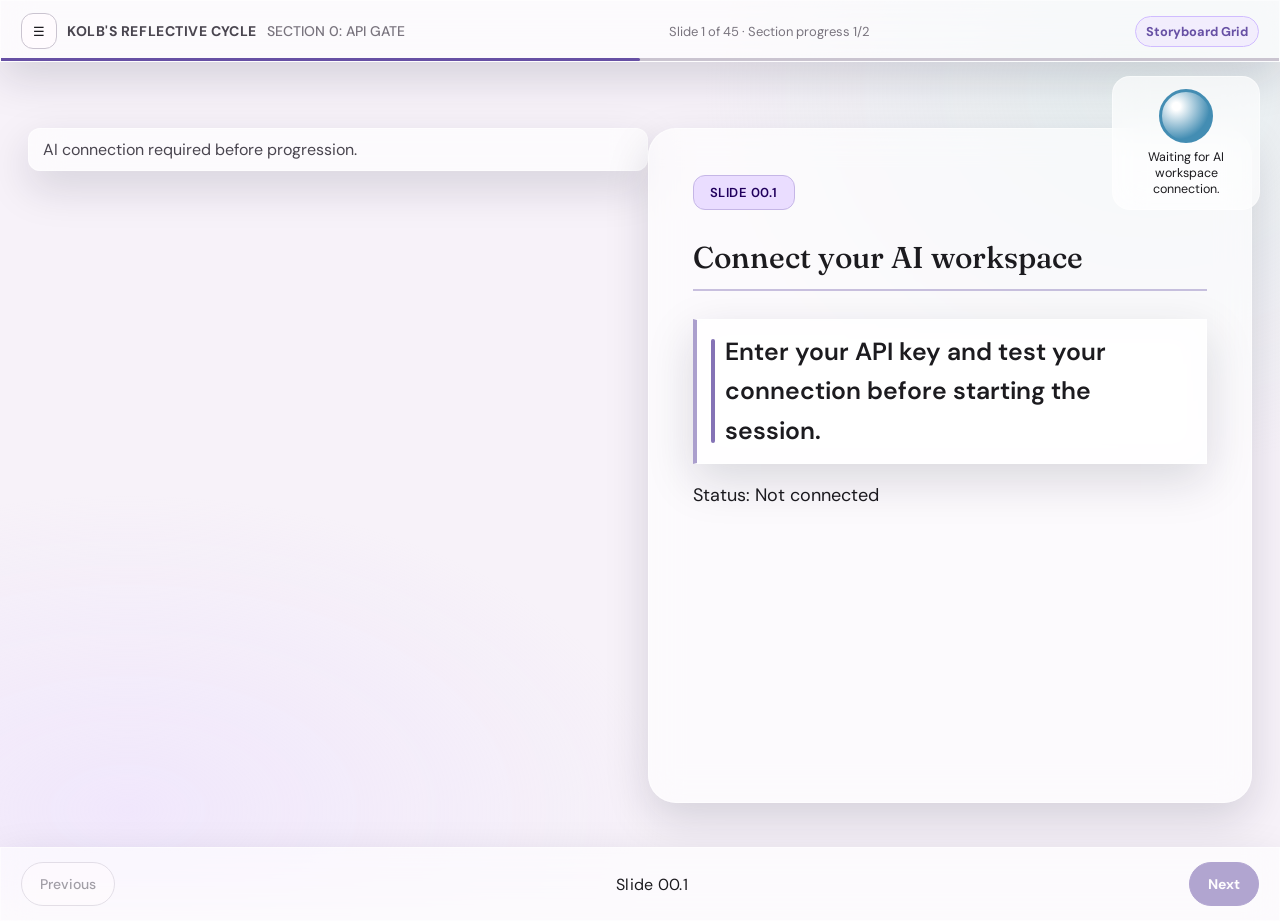
==== index.html @ 9662293d "Add Section 03 mapping activities and linking interaction" ====
<!doctype html>
<html lang="en">
  <head>
    <meta charset="UTF-8" />
    <meta name="viewport" content="width=device-width, initial-scale=1.0" />
    <title>Kolb Reflective Cycle Deck</title>
    <link rel="preconnect" href="https://fonts.googleapis.com" />
    <link rel="preconnect" href="https://fonts.gstatic.com" crossorigin />
    <link
      href="https://fonts.googleapis.com/css2?family=DM+Sans:wght@400;500;700&family=Fraunces:opsz,wght@9..144,500;9..144,700&display=swap"
      rel="stylesheet"
    />
    <link rel="stylesheet" href="styles.css" />
  </head>
  <body>
    <div class="menu-overlay" id="menu-overlay" hidden></div>

    <header>
      <div class="header-left">
        <button class="menu-toggle" id="menu-toggle" type="button" aria-expanded="false" aria-controls="section-menu" aria-label="Open section menu">
          ☰
        </button>
        <span class="header-label">Kolb's Reflective Cycle</span>
        <span class="header-section" id="section-label">Section</span>
      </div>
      <div class="slide-counter" id="slide-counter">Slide 1 of 1</div>
      <a class="storyboard-link" href="./storyboard-grid.html">Storyboard Grid</a>
      <div class="progress-track" aria-hidden="true">
        <div class="progress-fill" id="progress-fill"></div>
      </div>
    </header>

    <aside class="section-menu" id="section-menu" aria-label="Section navigation" hidden>
      <div class="section-menu-head">
        <h2>Sections</h2>
        <button class="menu-close" id="menu-close" type="button" aria-label="Close section menu">✕</button>
      </div>
      <nav id="section-nav"></nav>
    </aside>

    <div class="avatar-shell idle" id="avatar-shell" aria-live="polite">
      <div class="avatar-face" aria-hidden="true"></div>
      <p class="avatar-status" id="avatar-status">Avatar is idle.</p>
      <p class="thinking-indicator" id="thinking-indicator" hidden>thinking...</p>
    </div>

    <main>
      <div class="connection-status" id="connection-status" role="status" aria-live="polite">AI connection required before progression.</div>
      <div id="slide-container" aria-live="polite"></div>
    </main>

    <footer>
      <button class="nav-btn" id="prev-btn" type="button">Previous</button>
      <div class="slide-count" id="slide-id">Slide</div>
      <button class="nav-btn primary" id="next-btn" type="button">Next</button>
    </footer>

    <div class="api-gate" id="api-gate" role="dialog" aria-modal="true" aria-labelledby="api-gate-title">
      <div class="api-gate-panel">
        <h2 id="api-gate-title">Connect your AI workspace</h2>
        <p>Enter an API key to unlock the deck and test connectivity through the local proxy.</p>
        <label for="api-key-input">API key</label>
        <input id="api-key-input" type="password" placeholder="Paste API key" autocomplete="off" />
        <div class="api-gate-actions">
          <button id="api-test-btn" type="button" class="nav-btn primary">Test Connection</button>
        </div>
        <p class="api-gate-status" id="api-gate-status">Not connected.</p>
      </div>
    </div>

    <script src="deck-data.js"></script>
    <script src="pdf-export.js"></script>
    <script src="js/interactions/drag-drop.js"></script>
    <script src="js/interactions/linking.js"></script>
    <script src="js/interactions/pelmanism.js"></script>
    <script src="js/interactions/table-completion.js"></script>
    <script src="js/interactions/short-answer.js"></script>
    <script src="js/interactions/gapfill.js"></script>
    <script src="js/interactions/matrix.js"></script>
    <script src="js/interactions/accordion.js"></script>
    <script src="js/interactions/quote-card.js"></script>
    <script src="js/interactions/interactive-diagram.js"></script>
    <script src="js/interactions/padlet-embed.js"></script>
    <script src="js/interactions/ai-chat.js"></script>
    <script src="deck.js"></script>
  </body>
</html>
---- styles.css ----
/* ==========================================================================
   MATERIAL DESIGN 3 — REFINED COLOR TOKENS (Purple, Green, Gold)
   Mobile-first · GPU-safe · No asymmetric borders
   ========================================================================== */
:root {
  --md-primary: #6750A4;
  --md-on-primary: #FFFFFF;
  --md-primary-container: #EADDFF;
  --md-on-primary-container: #21005D;
  --md-primary-dim: #D0BCFF;

  --md-secondary: #4A635D;
  --md-on-secondary: #FFFFFF;
  --md-secondary-container: #CCE8E0;
  --md-on-secondary-container: #05201A;

  --md-tertiary: #B28600;
  --md-on-tertiary: #FFFFFF;
  --md-tertiary-container: #FFDEA4;
  --md-on-tertiary-container: #271900;

  --md-surface: #FFFBFE;
  --md-on-surface: #1C1B1F;
  --md-on-surface-variant: #49454F;
  --md-surface-low: #F7F2F9;
  --md-surface-container: #F3EDF7;
  --md-surface-high: #ECE6F0;
  --md-surface-bright: #FFF7FC;
  --md-outline: #79747E;
  --md-outline-variant: #CAC4D0;

  --radius-sm: 12px;
  --radius-md: 16px;
  --radius-lg: 24px;
  --radius-xl: 28px;

  --ease: cubic-bezier(0.2, 0, 0, 1);
  --dur-short: 200ms;
  --dur-med: 350ms;
  --dur-long: 500ms;

  --region-gap: 16px;
  --lead-size: clamp(1.22rem, 1.04rem + 0.7vw, 1.55rem);
  --lead-line-height: 1.6;
  --key-point-size: clamp(1rem, 0.94rem + 0.28vw, 1.125rem);
  --key-point-line-height: 1.72;
  --callout-size: clamp(0.98rem, 0.9rem + 0.25vw, 1.08rem);
  --action-size: clamp(1.03rem, 0.93rem + 0.32vw, 1.18rem);
}


/* ==========================================================================
   RESET & BASE
   ========================================================================== */
*, *::before, *::after {
  box-sizing: border-box;
  margin: 0;
  padding: 0;
  -webkit-tap-highlight-color: transparent;
}

html {
  -webkit-text-size-adjust: 100%;
  overscroll-behavior: none;
  background: var(--md-surface-low);
}

body {
  font-family: 'DM Sans', system-ui, -apple-system, sans-serif;
  color: var(--md-on-surface);
  -webkit-font-smoothing: antialiased;
  min-height: 100vh;
  min-height: 100dvh;
  display: flex;
  flex-direction: column;
  overflow-x: hidden;
  position: relative;
  background: var(--md-surface-low);
}

body.storyboard-frame::before {
  display: none;
}

body.storyboard-frame header,
body.storyboard-frame footer {
  display: none;
}

body.storyboard-frame main {
  padding: 0;
  overflow: hidden;
}

body.storyboard-frame #slide-container {
  max-width: none;
  height: 100vh;
}

.material-symbols-rounded {
  font-variation-settings: "FILL" 1, "wght" 500, "GRAD" 0, "opsz" 24;
  line-height: 1;
}


/* ==========================================================================
   BACKGROUND — Static radial gradients (no animation, no GPU churn)
   ========================================================================== */
body::before {
  content: '';
  position: fixed;
  inset: 0;
  z-index: 0;
  background:
    radial-gradient(ellipse 60% 50% at 10% 90%, rgba(234, 221, 255, 0.5) 0%, transparent 70%),
    radial-gradient(ellipse 50% 60% at 90% 10%, rgba(204, 232, 224, 0.4) 0%, transparent 70%);
  pointer-events: none;
}


/* ==========================================================================
   HEADER
   ========================================================================== */
header {
  position: relative;
  z-index: 100;
  flex-shrink: 0;
  padding: calc(12px + env(safe-area-inset-top, 0px)) 20px 12px;
  display: flex;
  flex-wrap: wrap;
  align-items: center;
  justify-content: space-between;
  gap: 10px;
}

.header-left {
  display: flex;
  align-items: center;
  gap: 10px;
}

.header-label {
  font-size: 0.875rem;
  font-weight: 700;
  color: var(--md-on-surface-variant);
  letter-spacing: 0.04em;
  text-transform: uppercase;
}

.header-section {
  font-size: 0.875rem;
  font-weight: 500;
  color: var(--md-outline);
}


.storyboard-link {
  font-size: 0.8rem;
  font-weight: 700;
  color: var(--md-primary);
  text-decoration: none;
  border: 1px solid var(--md-primary-dim);
  border-radius: 999px;
  padding: 6px 10px;
  background: rgba(234, 221, 255, 0.45);
}

.storyboard-link:hover,
.storyboard-link:focus-visible {
  background: var(--md-primary-container);
  color: var(--md-on-primary-container);
}
.api-config {
  display: inline-flex;
  align-items: center;
  gap: 8px;
  margin-left: auto;
}

.api-config label {
  font-size: 0.75rem;
  color: var(--md-on-surface-variant);
}

.api-config input {
  border: 1px solid var(--md-outline-variant);
  border-radius: 10px;
  height: 34px;
  padding: 0 10px;
  min-width: 180px;
  background: var(--md-surface);
}

.api-config button {
  border: 1px solid var(--md-outline-variant);
  border-radius: 10px;
  background: var(--md-surface);
  padding: 8px 12px;
  font-weight: 600;
  cursor: pointer;
}

@media (max-width: 760px) {
  .api-config {
    width: 100%;
    margin-left: 0;
  }

  .api-config input {
    flex: 1;
    min-width: 0;
  }
}


/* ==========================================================================
   PROGRESS BAR
   ========================================================================== */
.progress-track {
  position: absolute;
  bottom: 0;
  left: 0;
  right: 0;
  height: 3px;
  background: var(--md-outline-variant);
}

.progress-fill {
  height: 100%;
  width: 35%;
  background: var(--md-primary);
  border-radius: 0 3px 3px 0;
  transition: width var(--dur-med) var(--ease);
}


/* ==========================================================================
   MAIN CONTENT AREA
   ========================================================================== */
main {
  flex: 1;
  position: relative;
  display: flex;
  justify-content: center;
  align-items: flex-start;
  padding: 28px 20px 36px;
  overflow-y: auto;
  -webkit-overflow-scrolling: touch;
  z-index: 1;
}

#slide-container {
  width: 100%;
  max-width: 920px;
  display: flex;
  flex-direction: column;
  gap: 20px;
}


/* ==========================================================================
   SLIDE CARD — Uniform border, no asymmetric top-border
   ========================================================================== */
.slide {
  --section-accent: var(--md-primary);
  --section-accent-container: var(--md-primary-container);
  --section-on-accent-container: var(--md-on-primary-container);
  --section-tint-soft: color-mix(in srgb, var(--section-accent-container) 24%, var(--md-surface));
  --section-tint-muted: color-mix(in srgb, var(--section-accent-container) 18%, var(--md-surface));
  width: 100%;
  background: linear-gradient(180deg, color-mix(in srgb, var(--md-surface-bright) 82%, var(--section-accent-container)) 0%, var(--md-surface) 100%);
  border-radius: var(--radius-lg);
  border: 1px solid var(--md-outline-variant);
  border-inline-start: 4px solid var(--section-accent);
  padding: 36px 34px;
  display: flex;
  flex-direction: column;
  gap: 24px;
  opacity: 0;
  animation: slideUp var(--dur-short) var(--ease) forwards;
  transition:
    background var(--dur-med) var(--ease),
    border-color var(--dur-med) var(--ease),
    box-shadow var(--dur-med) var(--ease);
}

.slide.active {
  opacity: 1;
}

@keyframes slideUp {
  from {
    opacity: 0;
  }
  to {
    opacity: 1;
  }
}


/* ==========================================================================
   SLIDE BADGE — Replaces the asymmetric gold border as identity signal
   ========================================================================== */
.slide-badge {
  display: inline-flex;
  align-items: center;
  gap: 6px;
  background: var(--section-accent-container);
  color: var(--section-on-accent-container);
  font-size: 13px;
  font-weight: 600;
  letter-spacing: 0.04em;
  text-transform: uppercase;
  padding: 8px 16px;
  border-radius: var(--radius-sm);
  align-self: flex-start;
  border: 1px solid color-mix(in srgb, var(--section-accent) 28%, var(--section-accent-container));
  transition: background var(--dur-med) var(--ease), color var(--dur-med) var(--ease), border-color var(--dur-med) var(--ease);
}

.slide-badge svg {
  width: 14px;
  height: 14px;
  flex-shrink: 0;
}

.md-chip {
  display: inline-flex;
  align-items: center;
  align-self: flex-start;
  border-radius: 999px;
  border: 1px solid color-mix(in srgb, var(--section-accent) 36%, var(--md-outline-variant));
  background: color-mix(in srgb, var(--section-accent-container) 72%, var(--md-surface));
  color: var(--section-on-accent-container);
  font-size: 0.78rem;
  font-weight: 700;
  letter-spacing: 0.02em;
  padding: 6px 12px;
}

.md-elevated-card {
  background: linear-gradient(180deg, var(--md-surface-bright) 0%, var(--md-surface) 100%);
  border-radius: var(--radius-md);
  border: 1px solid color-mix(in srgb, var(--section-accent-container) 28%, var(--md-outline-variant));
  box-shadow:
    0 1px 2px rgba(28, 27, 31, 0.12),
    0 8px 24px rgba(28, 27, 31, 0.08);
  padding: 16px;
}

.md-segmented-control {
  display: inline-flex;
  align-self: flex-start;
  border: 1px solid var(--md-outline-variant);
  border-radius: 999px;
  background: var(--md-surface-container);
  overflow: hidden;
}

.md-segment {
  border: 0;
  background: transparent;
  color: var(--md-on-surface-variant);
  font: inherit;
  font-size: 0.82rem;
  font-weight: 600;
  padding: 8px 14px;
  cursor: pointer;
}

.md-segment.active {
  background: var(--md-primary-container);
  color: var(--md-on-primary-container);
}


/* ==========================================================================
   SLIDE QUESTION TYPOGRAPHY
   ========================================================================== */
.slide-question {
  font-family: 'Fraunces', Georgia, serif;
  font-size: clamp(1.65rem, 1.2rem + 1.2vw, 2.15rem);
  font-weight: 500;
  line-height: 1.35;
  color: var(--md-on-surface);
  max-width: 28ch;
}

.paired-unit {
  display: grid;
  gap: 14px;
}

.paired-panel-title {
  font-size: 1rem;
  margin-bottom: 10px;
}

.slide-question strong {
  color: var(--md-primary);
  font-weight: 700;
}


/* ==========================================================================
   INTERACTIVE CHOICE LIST
   ========================================================================== */
.choice-list {
  display: flex;
  flex-direction: column;
  gap: 10px;
  border: 0;
  padding: 0;
  min-inline-size: 0;
}

.choice-item {
  display: flex;
  align-items: flex-start;
  gap: 14px;
  padding: 16px 18px;
  background: var(--md-surface);
  border: 1.5px solid var(--md-outline-variant);
  border-radius: var(--radius-md);
  cursor: pointer;
  position: relative;
  transition:
    background var(--dur-short) var(--ease),
    border-color var(--dur-short) var(--ease),
    transform 120ms ease;
  min-height: 52px;
  -webkit-user-select: none;
  user-select: none;
}

.choice-item:focus-within {
  outline: 3px solid color-mix(in srgb, var(--md-primary) 45%, transparent);
  outline-offset: 2px;
}

.choice-input {
  position: absolute;
  width: 1px;
  height: 1px;
  padding: 0;
  margin: -1px;
  overflow: hidden;
  clip: rect(0, 0, 0, 0);
  white-space: nowrap;
  border: 0;
}

.choice-item:active {
  transform: scale(0.985);
}

.cta-btn {
  display: inline-flex;
  align-items: center;
  justify-content: center;
  width: fit-content;
  min-height: 48px;
  padding: 12px 18px;
  margin-top: 8px;
  border-radius: var(--radius-md);
  border: 1px solid var(--md-primary);
  background: var(--md-primary);
  color: var(--md-on-primary);
  text-decoration: none;
  font-weight: 700;
  transition: filter var(--dur-short) var(--ease), transform 120ms ease;
}

.cta-btn:hover {
  filter: brightness(1.05);
}

.cta-btn:active {
  transform: scale(0.985);
}

.cta-subtext {
  margin-top: 10px;
  color: var(--md-on-surface-variant);
  font-size: 0.95rem;
}

.slide-copy {
  font-size: var(--key-point-size);
  line-height: var(--key-point-line-height);
  max-width: 64ch;
}

.text-renderer,
.free-response-renderer,
.cta-renderer,
.transition-renderer {
  display: grid;
  gap: var(--region-gap);
}

.text-region {
  display: grid;
  gap: 10px;
}

.slide-media {
  margin: 4px 0 0;
  display: grid;
  gap: 8px;
}

.slide-media-image {
  width: 100%;
  max-width: 760px;
  max-height: min(46vh, 440px);
  object-fit: cover;
  border-radius: var(--radius-md);
  border: 1px solid color-mix(in srgb, var(--md-outline-variant) 70%, transparent);
}

.slide-media-icon {
  font-size: clamp(5rem, 18vw, 9rem);
  color: var(--section-accent);
  background: color-mix(in srgb, var(--section-accent-container) 68%, var(--md-surface));
  border: 1px solid color-mix(in srgb, var(--section-accent) 30%, var(--section-accent-container));
  border-radius: var(--radius-md);
  width: min(100%, 240px);
  aspect-ratio: 1 / 1;
  display: grid;
  place-items: center;
}

.slide-media--bordered {
  padding: 10px;
  background: color-mix(in srgb, var(--md-surface-high) 70%, var(--md-surface));
  border: 1px dashed color-mix(in srgb, var(--md-outline) 30%, var(--md-surface-high));
  border-radius: var(--radius-md);
}

.slide-media-caption {
  font-size: 0.9rem;
  color: var(--md-on-surface-variant);
  line-height: 1.45;
}

.slide-media-credit {
  font-size: 0.82rem;
}

.label-line {
  display: inline-block;
  font-weight: 700;
  color: color-mix(in srgb, var(--md-primary) 75%, var(--md-on-surface));
  margin-inline-end: 4px;
}

.text-region-lead {
  border-inline-start: 4px solid color-mix(in srgb, var(--md-primary) 55%, transparent);
  padding-inline-start: 14px;
}

.slide-lead {
  font-size: var(--lead-size);
  line-height: var(--lead-line-height);
  font-weight: 600;
  color: var(--md-on-surface);
  max-width: 58ch;
}

.text-region-callout {
  background: var(--md-secondary-container);
  color: var(--md-on-secondary-container);
  border: 1px solid color-mix(in srgb, var(--md-secondary) 25%, var(--md-secondary-container));
  border-radius: var(--radius-md);
  padding: 12px 14px;
}

.text-region-callout::before {
  content: "ℹ";
  font-weight: 700;
  color: color-mix(in srgb, var(--md-secondary) 75%, black);
}

.slide-callout {
  font-size: var(--callout-size);
  line-height: 1.65;
  font-weight: 500;
}

.text-region-questions,
.text-region-examples {
  border-radius: var(--radius-md);
  padding: 12px 14px;
}

.text-region-questions {
  background: var(--section-tint-soft);
  border: 1px solid color-mix(in srgb, var(--section-accent) 22%, var(--section-accent-container));
}

.text-region-examples {
  background: var(--section-tint-muted);
  border: 1px dashed color-mix(in srgb, var(--section-accent) 36%, var(--section-accent-container));
}

.question-set,
.example-block {
  position: relative;
  padding-inline-start: 18px;
}

.question-set::before,
.example-block::before {
  position: absolute;
  left: 0;
  top: 0.1em;
  font-weight: 700;
  color: var(--section-on-accent-container);
  background: var(--section-accent-container);
  border: 1px solid color-mix(in srgb, var(--section-accent) 28%, var(--section-accent-container));
  width: 1.25rem;
  height: 1.25rem;
  border-radius: 999px;
  display: grid;
  place-items: center;
  font-size: 0.72rem;
  line-height: 1;
}

.question-set::before {
  content: "❓";
}

.example-block::before {
  content: "🧩";
}

.text-region-action {
  background: color-mix(in srgb, var(--section-accent-container) 65%, var(--md-surface));
  color: var(--section-on-accent-container);
  border: 1px solid color-mix(in srgb, var(--section-accent) 26%, var(--section-accent-container));
  border-radius: var(--radius-md);
  padding: 12px 14px;
}

.slide-action {
  font-size: var(--action-size);
  line-height: 1.58;
  font-weight: 700;
}

.fixed-text-block {
  white-space: pre-wrap;
  font-family: 'DM Sans', system-ui, -apple-system, sans-serif;
  font-size: clamp(1rem, 0.94rem + 0.28vw, 1.125rem);
  line-height: 1.72;
  max-width: 68ch;
  background: var(--md-surface-container);
  border: 1px solid var(--md-outline-variant);
  border-radius: var(--radius-md);
  padding: 16px 18px;
}

.icon-chip {
  color: var(--section-on-accent-container);
  background: var(--section-accent-container);
  border: 1px solid color-mix(in srgb, var(--section-accent) 20%, var(--section-accent-container));
  border-radius: 999px;
  width: 48px;
  height: 48px;
  display: grid;
  place-items: center;
  font-size: 28px;
}

.slide[data-theme="dawn"] {
  --section-accent: var(--md-primary);
  --section-accent-container: color-mix(in srgb, var(--md-primary-container) 88%, #ffffff);
  --section-on-accent-container: var(--md-on-primary-container);
}

.slide[data-theme="sage"] {
  --section-accent: var(--md-secondary);
  --section-accent-container: color-mix(in srgb, var(--md-secondary-container) 84%, #ffffff);
  --section-on-accent-container: var(--md-on-secondary-container);
}

.slide[data-theme="amber"] {
  --section-accent: var(--md-tertiary);
  --section-accent-container: color-mix(in srgb, var(--md-tertiary-container) 82%, #ffffff);
  --section-on-accent-container: var(--md-on-tertiary-container);
}

.slide[data-theme="violet"] {
  --section-accent: color-mix(in srgb, var(--md-primary) 70%, var(--md-tertiary));
  --section-accent-container: color-mix(in srgb, var(--md-primary-container) 70%, var(--md-tertiary-container));
  --section-on-accent-container: var(--md-on-primary-container);
}

#slide-container[data-section-transition] .slide.section-enter {
  animation: slideUp var(--dur-short) var(--ease) forwards, sectionShift var(--dur-med) var(--ease);
}

#slide-container[data-section-transition="section-1-to-section-2"] .slide.section-enter,
#slide-container[data-section-transition="section-2-to-section-3"] .slide.section-enter,
#slide-container[data-section-transition="section-3-to-section-4"] .slide.section-enter {
  box-shadow: 0 0 0 0 color-mix(in srgb, var(--section-accent) 28%, transparent);
  animation: slideUp var(--dur-short) var(--ease) forwards, sectionPulse 640ms var(--ease);
}

@keyframes sectionShift {
  from {
    filter: saturate(0.92);
  }
  to {
    filter: saturate(1);
  }
}

@keyframes sectionPulse {
  0% {
    box-shadow: 0 0 0 0 color-mix(in srgb, var(--section-accent) 30%, transparent);
  }
  65% {
    box-shadow: 0 0 0 14px color-mix(in srgb, var(--section-accent) 0%, transparent);
  }
  100% {
    box-shadow: 0 0 0 0 color-mix(in srgb, var(--section-accent) 0%, transparent);
  }
}

.goals-pyramid {
  width: 100%;
  justify-items: stretch;
  gap: 14px;
}

.goal-tier {
  max-width: none;
  padding: 14px 18px;
  border-radius: 20px;
  box-shadow: 0 1px 0 color-mix(in srgb, var(--md-outline-variant) 38%, transparent);
}

.goal-tier.top { width: min(82%, 680px); justify-self: center; }
.goal-tier.mid { width: min(90%, 760px); justify-self: center; }
.goal-tier.base { width: min(98%, 840px); justify-self: center; }

@media (hover: hover) {
  .choice-item:hover {
    border-color: var(--md-primary-dim);
    background: var(--md-surface-container);
  }
}

.choice-marker {
  width: 22px;
  height: 22px;
  border-radius: 50%;
  border: 2px solid var(--md-outline-variant);
  flex-shrink: 0;
  margin-top: 1px;
  display: flex;
  align-items: center;
  justify-content: center;
  transition: all var(--dur-short) var(--ease);
}

.choice-text {
  font-size: 15px;
  line-height: 1.5;
  color: var(--md-on-surface);
}

.submit-btn {
  align-self: flex-start;
  margin-top: 4px;
  border: 1px solid var(--md-primary);
  background: var(--md-primary);
  color: var(--md-on-primary);
  border-radius: 999px;
  padding: 10px 16px;
  font-size: 14px;
  font-weight: 700;
  cursor: pointer;
}


/* ==========================================================================
   CHOICE STATES — Selected, Correct, Incorrect
   ========================================================================== */

/* ── Selected (before reveal) ──────────────────────────────────────────── */
.choice-item.selected {
  background: var(--md-primary-container);
  border-color: var(--md-primary);
}

.choice-item.selected .choice-marker {
  background: var(--md-primary);
  border-color: var(--md-primary);
}

.choice-item.selected .choice-marker::after {
  content: '';
  width: 8px;
  height: 8px;
  border-radius: 50%;
  background: var(--md-on-primary);
}

.choice-item.selected .choice-text {
  color: var(--md-on-primary-container);
  font-weight: 500;
}

/* ── Correct ───────────────────────────────────────────────────────────── */
.choice-item.correct {
  background: var(--md-secondary-container);
  border-color: var(--md-secondary);
}

.choice-item.correct .choice-marker {
  background: var(--md-secondary);
  border-color: var(--md-secondary);
}

.choice-item.correct .choice-marker::after {
  content: '';
  width: 10px;
  height: 10px;
  background: url("data:image/svg+xml,%3Csvg xmlns='http://www.w3.org/2000/svg' viewBox='0 0 16 16'%3E%3Cpath d='M3 8l3.5 3.5L13 5' stroke='white' stroke-width='2' fill='none' stroke-linecap='round' stroke-linejoin='round'/%3E%3C/svg%3E") center/contain no-repeat;
  border-radius: 0;
}

.choice-item.correct .choice-text {
  color: var(--md-on-secondary-container);
  font-weight: 500;
}

/* ── Incorrect ─────────────────────────────────────────────────────────── */
.choice-item.incorrect {
  opacity: 0.45;
  border-color: var(--md-outline-variant);
}


/* ==========================================================================
   FEEDBACK CARD
   ========================================================================== */
.feedback-card {
  background: var(--md-secondary-container);
  border-radius: var(--radius-md);
  padding: 18px 20px;
  display: none;
  flex-direction: column;
  gap: 8px;
  animation: feedbackIn var(--dur-med) var(--ease) both;
}

.feedback-card.visible {
  display: flex;
}

.feedback-card.error {
  background: #ffe8e6;
  border: 1px solid #c5221f;
  color: #7a1110;
}

@keyframes feedbackIn {
  from {
    opacity: 0;
    transform: translateY(8px);
  }
  to {
    opacity: 1;
    transform: translateY(0);
  }
}

.feedback-title {
  font-size: 14px;
  font-weight: 600;
  color: var(--md-on-secondary-container);
}

.feedback-body {
  font-size: 14px;
  line-height: 1.55;
  color: var(--md-secondary);
}


/* ==========================================================================
   CHAT BUBBLES (AI / User)
   ========================================================================== */
.chat-bubble {
  padding: 16px 20px;
  border-radius: var(--radius-lg);
  max-width: 88%;
  font-size: 1rem;
  line-height: 1.5;
  animation: popIn var(--dur-short) var(--ease) both;
}

.chat-ai {
  background: var(--md-surface-container);
  border: 1px solid var(--md-outline-variant);
  border-bottom-left-radius: 4px;
  align-self: flex-start;
}

.chat-user {
  background: var(--md-primary);
  color: var(--md-on-primary);
  border-bottom-right-radius: 4px;
  align-self: flex-end;
}


/* ==========================================================================
   FOOTER / NAVIGATION
   ========================================================================== */
footer {
  position: relative;
  z-index: 100;
  flex-shrink: 0;
  padding: 14px 20px calc(14px + env(safe-area-inset-bottom, 0px));
  display: flex;
  justify-content: space-between;
  align-items: center;
  -webkit-user-select: none;
  user-select: none;
}

.nav-btn {
  display: inline-flex;
  align-items: center;
  gap: 6px;
  padding: 10px 18px;
  border-radius: 999px;
  border: 1.5px solid var(--md-outline-variant);
  background: var(--md-surface);
  color: var(--md-on-surface-variant);
  font-family: inherit;
  font-size: 14px;
  font-weight: 500;
  cursor: pointer;
  transition: all var(--dur-short) var(--ease);
  min-height: 44px;
}

.nav-btn:active {
  transform: scale(0.96);
}

.nav-btn:focus-visible,
.submit-btn:focus-visible,
.cta-btn:focus-visible,
textarea:focus-visible {
  outline: 3px solid color-mix(in srgb, var(--md-primary) 45%, transparent);
  outline-offset: 2px;
}

@media (hover: hover) {
  .nav-btn:hover {
    border-color: var(--md-primary-dim);
    background: var(--md-surface-container);
  }
}

.nav-btn svg {
  width: 16px;
  height: 16px;
}

.nav-btn .material-symbols-rounded {
  font-size: 18px;
}

.nav-btn.primary {
  background: var(--md-primary);
  color: var(--md-on-primary);
  border-color: var(--md-primary);
  font-weight: 700;
}

.nav-btn:disabled {
  opacity: 0.5;
  cursor: not-allowed;
}

@media (hover: hover) {
  .nav-btn.primary:hover {
    opacity: 0.9;
    background: var(--md-primary);
  }
}

.slide-counter {
  font-size: 13px;
  color: var(--md-outline);
  font-variant-numeric: tabular-nums;
}

.slide-footer {
  margin-top: 12px;
}

.slide-count {
  font-size: 1rem;
  letter-spacing: 0.02em;
}

.completion-message {
  margin: 8px 0 0;
  padding: 12px 14px;
  border-radius: var(--radius-md);
  background: var(--md-primary-container);
  color: var(--md-on-primary-container);
  font-weight: 500;
}


/* ==========================================================================
   ANIMATIONS & REVEALS
   ========================================================================== */
@keyframes fadeSlideUp {
  from {
    opacity: 0;
  }
  to {
    opacity: 1;
  }
}

@keyframes popIn {
  from {
    opacity: 0;
  }
  to {
    opacity: 1;
  }
}

.reveal-step {
  opacity: 0;
}

.reveal-step.revealed {
  animation: fadeSlideUp var(--dur-short) var(--ease) forwards;
}

.delay-1 { animation-delay: 100ms; }
.delay-2 { animation-delay: 200ms; }
.delay-3 { animation-delay: 300ms; }
.delay-4 { animation-delay: 400ms; }

@media (prefers-reduced-motion: reduce) {
  *,
  *::before,
  *::after {
    animation-duration: 0.01ms !important;
    animation-iteration-count: 1 !important;
    transition-duration: 0.01ms !important;
    scroll-behavior: auto !important;
  }
}


/* ==========================================================================
   SCROLLBAR — Hidden on touch, minimal on desktop
   ========================================================================== */
.slide::-webkit-scrollbar {
  width: 3px;
}

.slide::-webkit-scrollbar-track {
  background: transparent;
}

.slide::-webkit-scrollbar-thumb {
  background-color: var(--md-outline-variant);
  border-radius: 3px;
}

@media (pointer: coarse) {
  .slide::-webkit-scrollbar {
    display: none;
  }
}


/* ==========================================================================
   DESKTOP PROGRESSIVE ENHANCEMENT
   ========================================================================== */
@media (min-width: 600px) {
  main {
    align-items: flex-start;
    padding: 36px 28px 44px;
  }

  #slide-container {
    max-width: 960px;
  }

  .slide {
    padding: 46px 44px;
    gap: 28px;
    border-radius: var(--radius-xl);
  }

  .choice-item {
    padding: 18px 20px;
  }
}

/* ==========================================================================
   APP-SPECIFIC HELPERS
   ========================================================================== */
.hidden {
  display: none !important;
}

.sr-only {
  position: absolute;
  width: 1px;
  height: 1px;
  padding: 0;
  margin: -1px;
  overflow: hidden;
  clip: rect(0, 0, 0, 0);
  white-space: nowrap;
  border: 0;
}

.input-wrap {
  display: grid;
  gap: 12px;
}

textarea {
  width: 100%;
  min-height: 120px;
  padding: 14px;
  border-radius: var(--radius-md);
  border: 1.5px solid var(--md-outline);
  font: inherit;
  resize: vertical;
  background: var(--md-surface);
}

textarea:focus {
  outline: 2px solid var(--md-primary);
  border-color: var(--md-primary);
}

.submit-btn {
  background: var(--md-secondary);
  color: var(--md-on-secondary);
}

.accent {
  color: var(--md-primary);
  font-weight: 700;
}

.grounding-intro {
  max-width: 54ch;
}

.activity-321 {
  display: grid;
  gap: 12px;
}

.activity-item {
  display: grid;
  grid-template-columns: auto 1fr;
  gap: 12px;
  align-items: start;
  padding: 14px 16px;
  border: 1px solid var(--md-outline-variant);
  border-radius: var(--radius-md);
  background: var(--md-surface-container);
}

.activity-item h3 {
  font-family: 'Fraunces', Georgia, serif;
  font-size: clamp(1.08rem, 0.98rem + 0.35vw, 1.3rem);
  line-height: 1.25;
}

.activity-item p {
  color: var(--md-on-surface-variant);
  line-height: 1.5;
}

.activity-item .material-symbols-rounded {
  background: var(--md-primary-container);
  color: var(--md-on-primary-container);
  border-radius: 999px;
  width: 36px;
  height: 36px;
  display: grid;
  place-items: center;
}

.activity-item[data-tone="secondary"] {
  background: var(--md-secondary-container);
  border-color: color-mix(in srgb, var(--md-secondary) 32%, var(--md-secondary-container));
}

.activity-item[data-tone="secondary"] .material-symbols-rounded {
  background: color-mix(in srgb, var(--md-secondary) 20%, #fff);
  color: var(--md-on-secondary-container);
}

.activity-item[data-tone="tertiary"] {
  background: var(--md-tertiary-container);
  border-color: color-mix(in srgb, var(--md-tertiary) 26%, var(--md-tertiary-container));
}

.activity-item[data-tone="tertiary"] .material-symbols-rounded {
  background: color-mix(in srgb, var(--md-tertiary) 16%, #fff);
  color: var(--md-on-tertiary-container);
}

/* ==========================================================================
   V3 SHELL — GLASSMORPHISM, SECTION MENU, AVATAR, API GATE
   ========================================================================== */
:root {
  --glass-bg: rgba(255, 255, 255, 0.62);
  --glass-border: rgba(255, 255, 255, 0.46);
  --glass-shadow: 0 16px 44px rgba(22, 17, 45, 0.15);
}

header,
footer,
.slide,
.section-menu,
.avatar-shell,
.api-gate-panel,
.connection-status {
  backdrop-filter: blur(16px);
  -webkit-backdrop-filter: blur(16px);
}

header,
footer,
.slide,
.section-menu,
.api-gate-panel,
.connection-status {
  background: var(--glass-bg);
  border: 1px solid var(--glass-border);
  box-shadow: var(--glass-shadow);
}

.menu-toggle,
.menu-close {
  border: 1px solid var(--md-outline-variant);
  border-radius: 12px;
  background: var(--md-surface);
  color: var(--md-on-surface);
  width: 36px;
  height: 36px;
  cursor: pointer;
}

.menu-overlay {
  position: fixed;
  inset: 0;
  background: rgba(16, 10, 33, 0.35);
  z-index: 160;
}

.section-menu {
  position: fixed;
  top: 12px;
  left: 12px;
  width: min(360px, calc(100vw - 24px));
  max-height: calc(100vh - 24px);
  overflow: auto;
  border-radius: 22px;
  padding: 16px;
  z-index: 170;
}

.section-menu-head {
  display: flex;
  align-items: center;
  justify-content: space-between;
  margin-bottom: 12px;
}

.section-nav-list {
  list-style: none;
  display: grid;
  gap: 10px;
}

.section-link {
  width: 100%;
  text-align: left;
  border: 1px solid var(--md-outline-variant);
  border-radius: 14px;
  background: rgba(255, 255, 255, 0.72);
  padding: 10px 12px;
  cursor: pointer;
}

.section-link small {
  display: block;
  color: var(--md-on-surface-variant);
}

.section-link.active {
  border-color: var(--md-primary);
  box-shadow: 0 0 0 2px color-mix(in srgb, var(--md-primary) 28%, transparent);
}

.section-link.done {
  border-color: var(--md-secondary);
}

.section-link[disabled] {
  opacity: 0.55;
  cursor: not-allowed;
}

main {
  padding-top: 66px;
}

#slide-container {
  max-width: 1080px;
}

.slide {
  min-height: min(760px, 75vh);
}

.slide-question {
  font-size: clamp(1.42rem, 1.16rem + 0.9vw, 2.2rem);
  border-bottom: 2px solid color-mix(in srgb, var(--section-accent) 35%, transparent);
  padding-bottom: 10px;
}

.text-region > .slide-copy:first-child,
.text-region > .slide-lead:first-child {
  position: relative;
  padding-left: 14px;
}

.text-region > .slide-copy:first-child::before,
.text-region > .slide-lead:first-child::before {
  content: "";
  position: absolute;
  left: 0;
  top: 0.3em;
  bottom: 0.3em;
  width: 4px;
  border-radius: 999px;
  background: color-mix(in srgb, var(--section-accent) 80%, #fff 20%);
}

.avatar-shell {
  --avatar-state: #9d8ac2;
  position: fixed;
  top: 76px;
  right: 20px;
  width: 148px;
  border-radius: 18px;
  background: rgba(255, 255, 255, 0.67);
  border: 1px solid var(--glass-border);
  padding: 12px;
  z-index: 120;
  display: grid;
  place-items: center;
  gap: 6px;
}

.avatar-face {
  width: 54px;
  height: 54px;
  border-radius: 50%;
  border: 3px solid var(--avatar-state);
  background: radial-gradient(circle at 30% 30%, #fff 4px, var(--avatar-state) 70%);
}

.avatar-shell.idle { --avatar-state: #8571c2; }
.avatar-shell.listening { --avatar-state: #438db3; }
.avatar-shell.thinking { --avatar-state: #cf9f1f; }
.avatar-shell.responding { --avatar-state: #2d9b74; }

.avatar-shell.listening .avatar-face,
.avatar-shell.thinking .avatar-face,
.avatar-shell.responding .avatar-face {
  animation: pulseAvatar 1.2s ease-in-out infinite;
}

@keyframes pulseAvatar {
  0%, 100% { transform: scale(1); box-shadow: 0 0 0 0 color-mix(in srgb, var(--avatar-state) 60%, transparent); }
  50% { transform: scale(1.06); box-shadow: 0 0 0 10px color-mix(in srgb, var(--avatar-state) 0%, transparent); }
}

.avatar-status {
  font-size: 0.78rem;
  text-align: center;
}

.thinking-indicator {
  font-size: 0.78rem;
  font-weight: 700;
  letter-spacing: 0.03em;
  opacity: 0;
  animation: fadeThink 900ms ease-in-out infinite alternate;
}

.avatar-shell.thinking .thinking-indicator {
  opacity: 1;
}

@keyframes fadeThink {
  from { opacity: 0.35; }
  to { opacity: 1; }
}

.connection-status {
  width: 100%;
  max-width: 1080px;
  border-radius: 12px;
  padding: 10px 14px;
  margin-bottom: 12px;
  color: var(--md-on-surface-variant);
}

.connection-status.ok {
  border-color: #5ba68a;
  color: #1c6247;
}

.api-gate {
  position: fixed;
  inset: 0;
  display: grid;
  place-items: center;
  background: rgba(19, 12, 32, 0.5);
  z-index: 200;
}

.api-gate[hidden] {
  display: none;
}

.api-gate-panel {
  width: min(540px, calc(100vw - 32px));
  border-radius: 20px;
  padding: 22px;
  display: grid;
  gap: 12px;
}

.api-gate-panel input {
  border: 1px solid var(--md-outline-variant);
  border-radius: 12px;
  height: 40px;
  padding: 0 12px;
}

.api-gate-status {
  font-weight: 600;
}

body.api-locked .nav-btn,
body.api-locked .slide,
body.api-locked .menu-toggle {
  pointer-events: none;
}

body.api-locked .api-gate,
body.api-locked .api-gate * {
  pointer-events: auto;
}

@media (max-width: 900px) {
  .avatar-shell {
    position: static;
    width: 100%;
    max-width: 420px;
    margin: 0 auto;
  }

  main {
    padding-top: 20px;
  }
}

.section-title-renderer {
  background-size: cover;
  background-position: center;
  border-radius: 24px;
  padding: 24px;
}

.grounding-chip {
  display: flex;
  align-items: center;
  gap: 8px;
}

.grounding-chip .material-symbols-outlined {
  font-size: 20px;
}

.ilo-stack {
  display: grid;
  gap: 8px;
  margin: 12px 0;
}

.ilo-layer {
  border-radius: 10px;
  padding: 10px 12px;
  background: color-mix(in srgb, var(--md-primary-container) calc(86% - (var(--ilo-index) * 9%)), white);
  display: grid;
  gap: 4px;
}

.pathway-selector-renderer .choice-item,
.personalisation-renderer .choice-item {
  display: grid;
  justify-items: start;
  text-align: left;
}

.drag-drop-layout {
  display: grid;
  gap: 14px;
}

.drag-drop-board,
.drag-drop-zones {
  display: grid;
  gap: 12px;
}

.drag-drop-zone.incomplete .drop-zone-slot {
  border: 1.5px dashed var(--md-error);
  background: color-mix(in srgb, var(--md-error) 8%, var(--md-surface));
}

.prior-reflection-panel {
  padding: 14px;
}

.linking-renderer {
  display: grid;
  gap: 12px;
}

@media (min-width: 900px) {
  .drag-drop-layout {
    grid-template-columns: minmax(240px, 1fr) minmax(0, 1.4fr);
    align-items: start;
  }
}

.linking-renderer select {
  min-height: 42px;
  border-radius: var(--radius-sm);
  border: 1px solid var(--md-outline-variant);
  padding: 8px 10px;
  background: var(--md-surface);
}
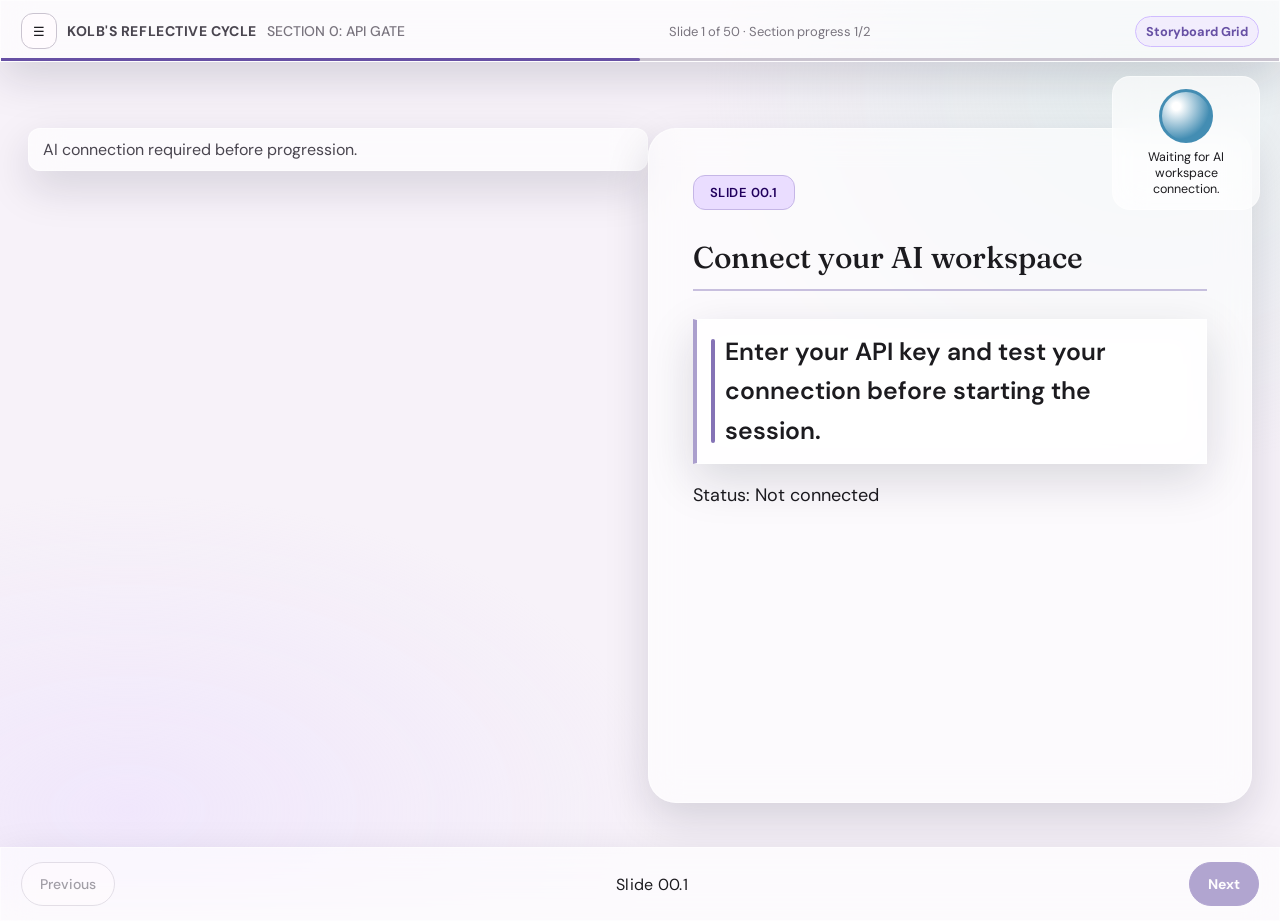
==== commit 9e91a7c9: "Add rubric grading interaction with resilient AI feedback" ====
--- a/index.html
+++ b/index.html
@@ -82,6 +82,7 @@
     <script src="js/interactions/interactive-diagram.js"></script>
     <script src="js/interactions/padlet-embed.js"></script>
     <script src="js/interactions/ai-chat.js"></script>
+    <script src="js/interactions/rubric-grade.js"></script>
     <script src="deck.js"></script>
   </body>
 </html>
--- a/styles.css
+++ b/styles.css
@@ -1162,6 +1162,12 @@
   color: var(--md-on-secondary);
 }
 
+.submit-btn.muted {
+  background: var(--md-surface-container-high);
+  color: var(--md-on-surface);
+  border-color: var(--md-outline-variant);
+}
+
 .accent {
   color: var(--md-primary);
   font-weight: 700;
@@ -1576,3 +1582,70 @@
   padding: 8px 10px;
   background: var(--md-surface);
 }
+
+.rubric-grade-renderer {
+  display: grid;
+  gap: 16px;
+}
+
+.rubric-panel,
+.rubric-grade-form {
+  display: grid;
+  gap: 10px;
+  padding: 14px;
+  border-radius: var(--radius-md);
+  border: 1px solid var(--md-outline-variant);
+  background: var(--md-surface-container-low);
+}
+
+.rubric-panel-title,
+.exemplar-title {
+  margin: 0;
+  font-size: 1rem;
+}
+
+.rubric-grade-select {
+  width: 100%;
+  min-height: 44px;
+  border-radius: var(--radius-md);
+  border: 1.5px solid var(--md-outline);
+  padding: 10px 12px;
+  font: inherit;
+  background: var(--md-surface);
+}
+
+.rubric-rationale {
+  min-height: 112px;
+}
+
+.rubric-feedback-actions {
+  display: flex;
+  flex-wrap: wrap;
+  gap: 10px;
+}
+
+.ai-feedback-region {
+  margin: 0;
+  padding: 12px;
+  border-radius: var(--radius-md);
+  border: 1px solid var(--md-outline-variant);
+  background: var(--md-surface);
+  color: var(--md-on-surface);
+  line-height: 1.5;
+}
+
+.exemplar-text {
+  max-height: min(44vh, 360px);
+  overflow: auto;
+  padding: 12px;
+  border-radius: var(--radius-md);
+  border: 1px solid color-mix(in srgb, var(--section-accent) 24%, var(--md-outline-variant));
+  background: color-mix(in srgb, var(--section-accent-container) 24%, var(--md-surface));
+}
+
+@media (min-width: 760px) {
+  .rubric-grade-renderer {
+    grid-template-columns: minmax(0, 1.3fr) minmax(0, 1fr);
+    align-items: start;
+  }
+}
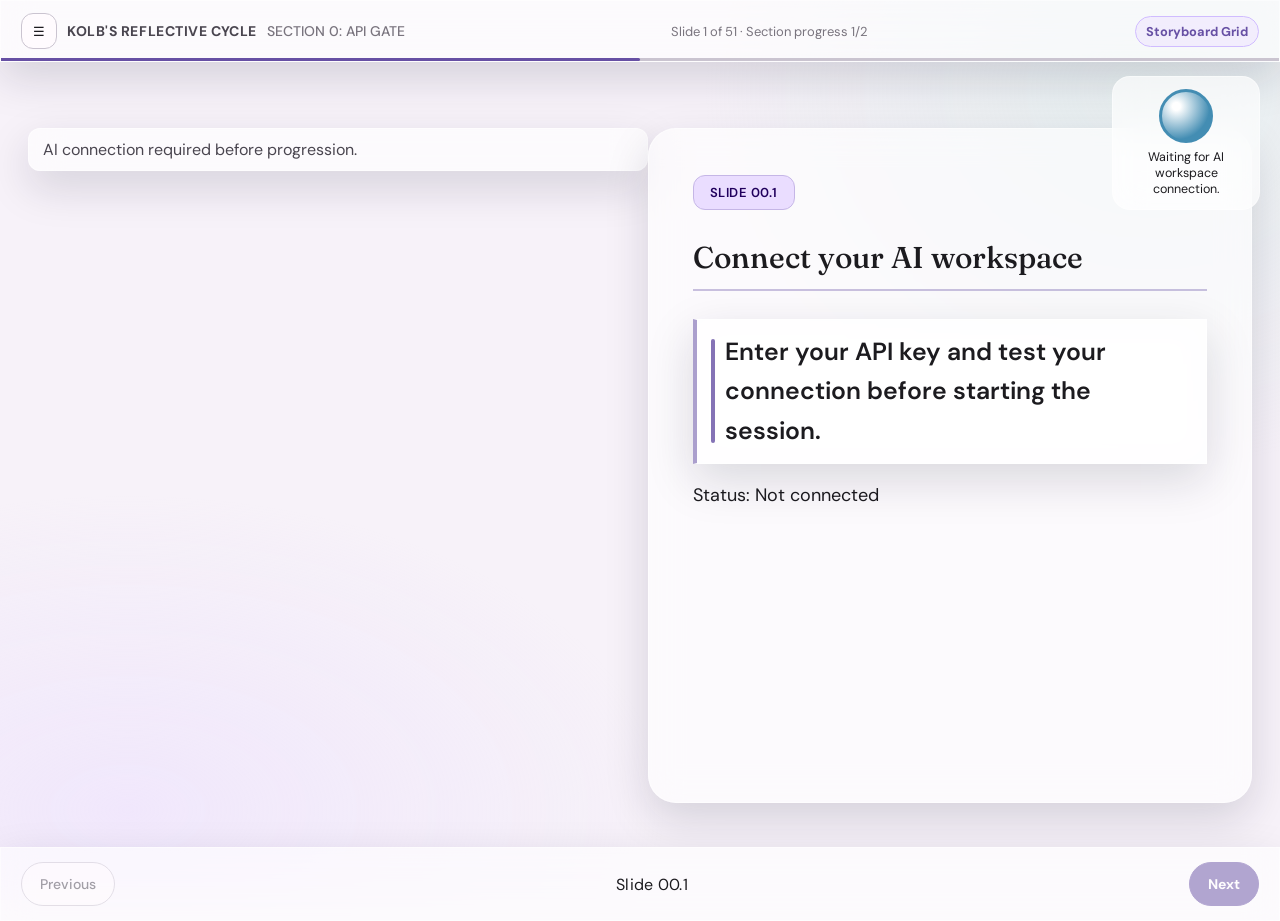
==== commit eae47501: "Add pond micro-reflection interaction and chatbot route slide" ====
--- a/index.html
+++ b/index.html
@@ -82,6 +82,8 @@
     <script src="js/interactions/interactive-diagram.js"></script>
     <script src="js/interactions/padlet-embed.js"></script>
     <script src="js/interactions/ai-chat.js"></script>
+    <script src="js/interactions/chatbot-route.js"></script>
+    <script src="js/interactions/pond-game.js"></script>
     <script src="js/interactions/rubric-grade.js"></script>
     <script src="deck.js"></script>
   </body>
--- a/styles.css
+++ b/styles.css
@@ -1649,3 +1649,52 @@
     align-items: start;
   }
 }
+
+.pond-game-renderer {
+  display: grid;
+  gap: 12px;
+}
+
+.pond-canvas {
+  width: 100%;
+  min-height: 220px;
+  border-radius: 14px;
+  border: 1px solid var(--md-outline-variant);
+  background: #cfeaf8;
+}
+
+.pond-phase-row {
+  display: flex;
+  gap: 8px;
+  flex-wrap: wrap;
+}
+
+.pond-phase-chip {
+  padding: 6px 10px;
+  border-radius: 999px;
+  border: 1px solid var(--md-outline-variant);
+  color: var(--md-on-surface-variant);
+  font-size: 0.78rem;
+  font-weight: 700;
+}
+
+.pond-phase-chip.active {
+  background: var(--md-primary-container);
+  color: var(--md-on-primary-container);
+}
+
+.pond-phase-chip.done {
+  background: var(--md-secondary-container);
+  color: var(--md-on-secondary-container);
+}
+
+.pond-prompt-snippet {
+  font-size: 0.85rem;
+  color: var(--md-outline);
+}
+
+@media (prefers-reduced-motion: reduce) {
+  .pond-canvas {
+    filter: saturate(0.92);
+  }
+}
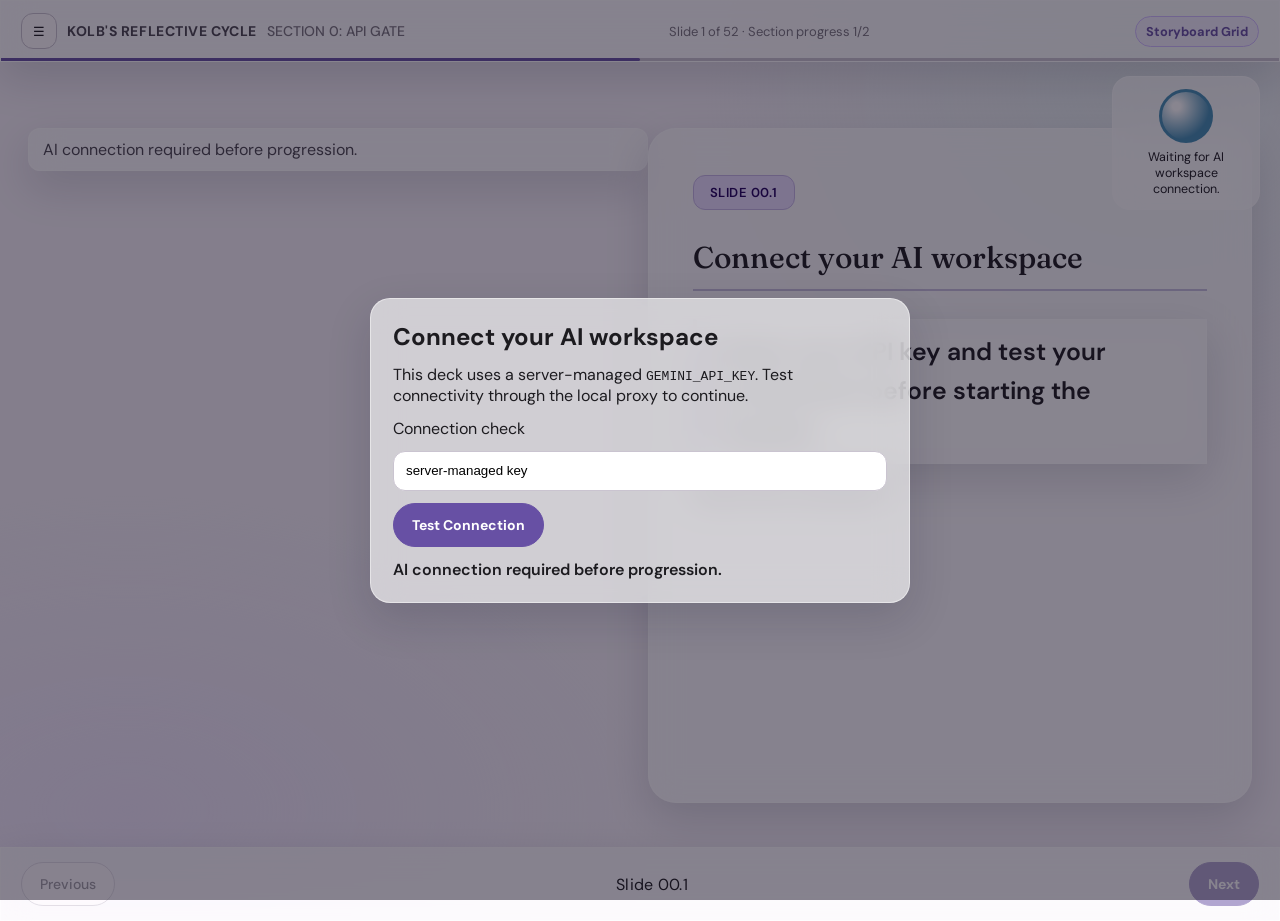
==== commit b57f4b35: "Enforce server-managed Gemini credentials end-to-end" ====
--- a/index.html
+++ b/index.html
@@ -58,9 +58,9 @@
     <div class="api-gate" id="api-gate" role="dialog" aria-modal="true" aria-labelledby="api-gate-title">
       <div class="api-gate-panel">
         <h2 id="api-gate-title">Connect your AI workspace</h2>
-        <p>Enter an API key to unlock the deck and test connectivity through the local proxy.</p>
-        <label for="api-key-input">API key</label>
-        <input id="api-key-input" type="password" placeholder="Paste API key" autocomplete="off" />
+        <p>This deck uses a server-managed <code>GEMINI_API_KEY</code>. Test connectivity through the local proxy to continue.</p>
+        <label for="api-key-input">Connection check</label>
+        <input id="api-key-input" type="text" placeholder="No key needed in browser" value="server-managed key" readonly aria-readonly="true" />
         <div class="api-gate-actions">
           <button id="api-test-btn" type="button" class="nav-btn primary">Test Connection</button>
         </div>
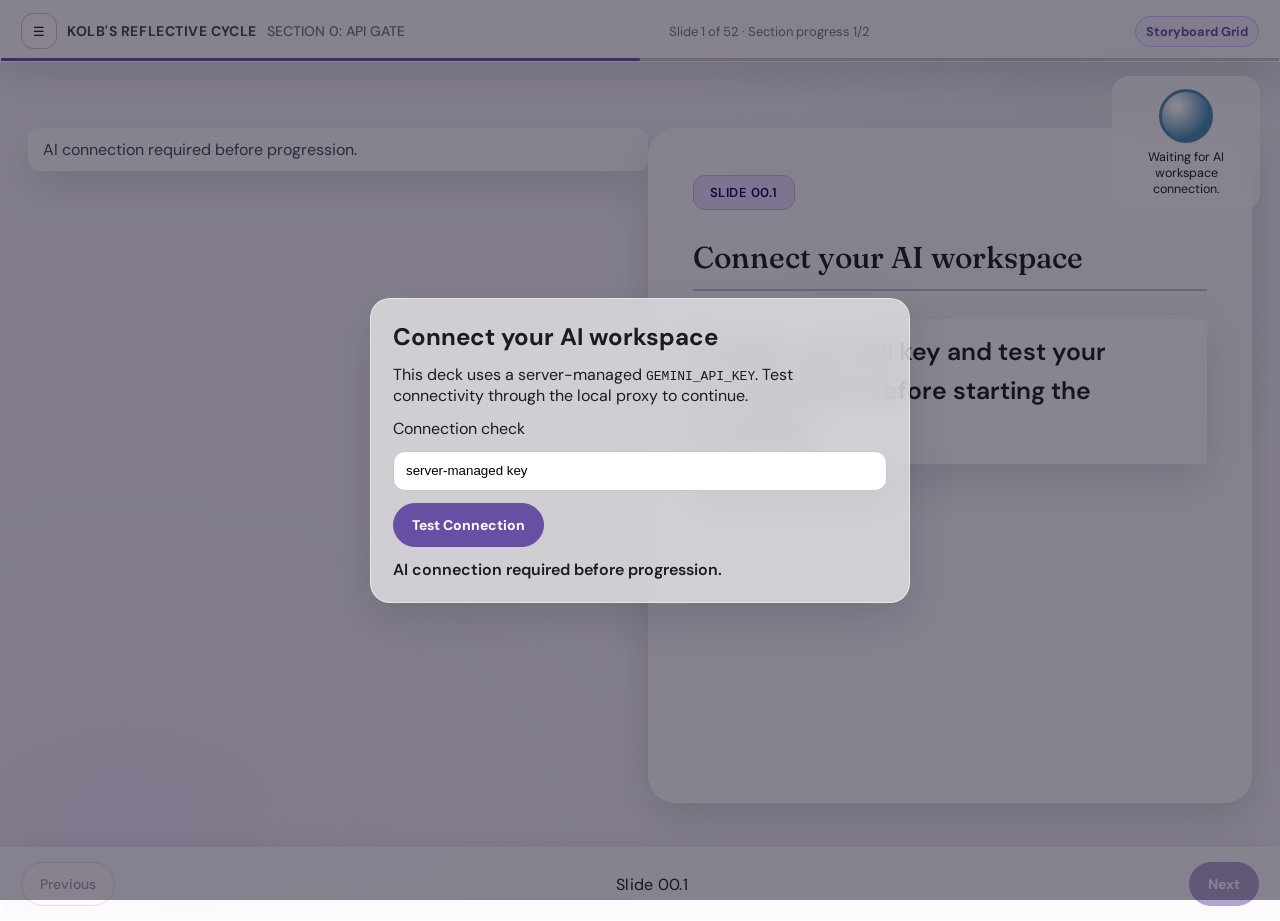
==== commit 2e3765e9: "Refactor deck runtime into modular boundaries" ====
--- a/index.html
+++ b/index.html
@@ -85,6 +85,13 @@
     <script src="js/interactions/chatbot-route.js"></script>
     <script src="js/interactions/pond-game.js"></script>
     <script src="js/interactions/rubric-grade.js"></script>
+    <script src="js/deck/state/store.js"></script>
+    <script src="js/deck/navigation/router.js"></script>
+    <script src="js/deck/render/core.js"></script>
+    <script src="js/deck/render/interactions.js"></script>
+    <script src="js/deck/services/ai.js"></script>
+    <script src="js/deck/services/export.js"></script>
+    <script src="js/deck/app-runtime.js"></script>
     <script src="deck.js"></script>
   </body>
 </html>
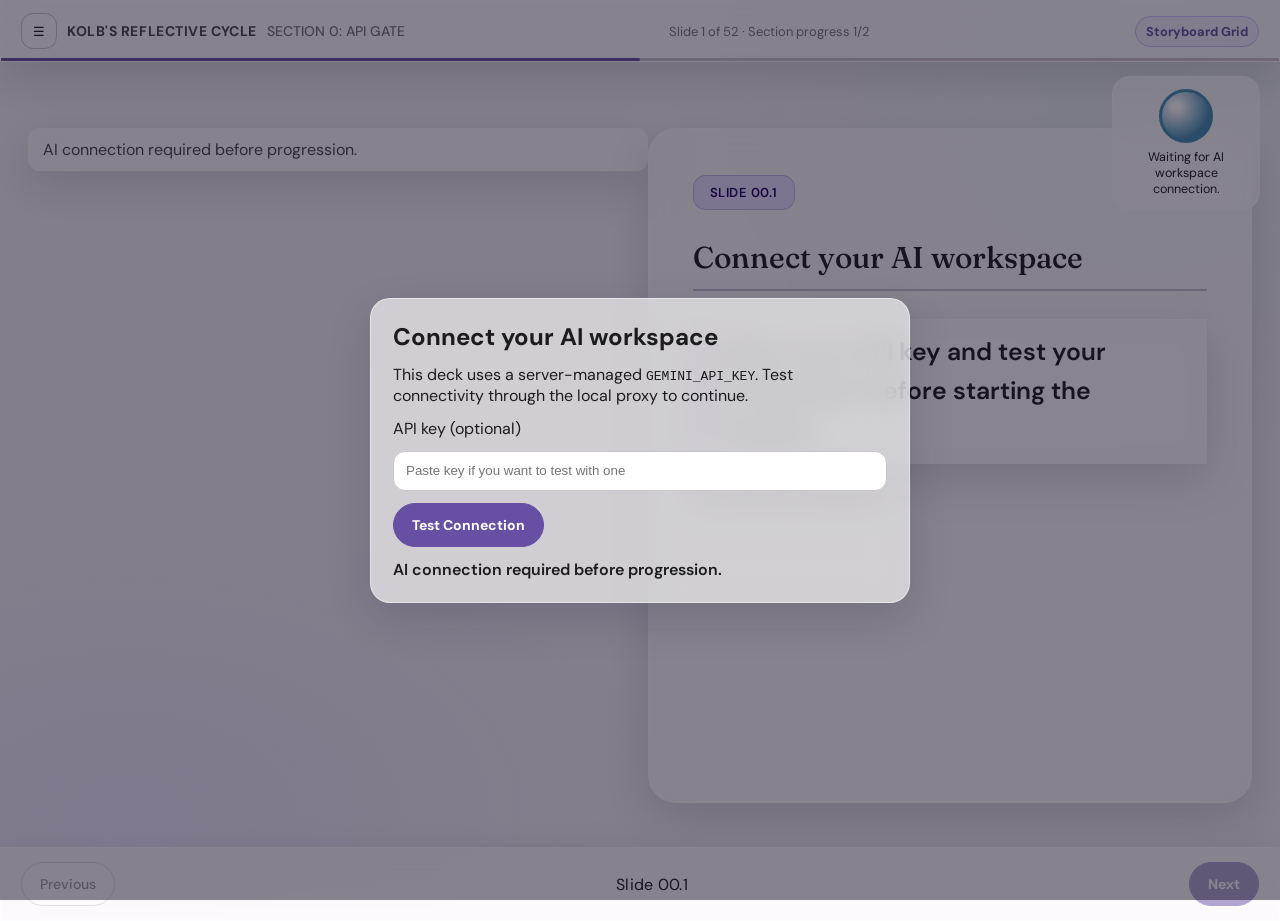
==== commit 1089e8f9: "Fix API key field to allow user input" ====
--- a/index.html
+++ b/index.html
@@ -59,8 +59,8 @@
       <div class="api-gate-panel">
         <h2 id="api-gate-title">Connect your AI workspace</h2>
         <p>This deck uses a server-managed <code>GEMINI_API_KEY</code>. Test connectivity through the local proxy to continue.</p>
-        <label for="api-key-input">Connection check</label>
-        <input id="api-key-input" type="text" placeholder="No key needed in browser" value="server-managed key" readonly aria-readonly="true" />
+        <label for="api-key-input">API key (optional)</label>
+        <input id="api-key-input" type="password" placeholder="Paste key if you want to test with one" autocomplete="off" />
         <div class="api-gate-actions">
           <button id="api-test-btn" type="button" class="nav-btn primary">Test Connection</button>
         </div>
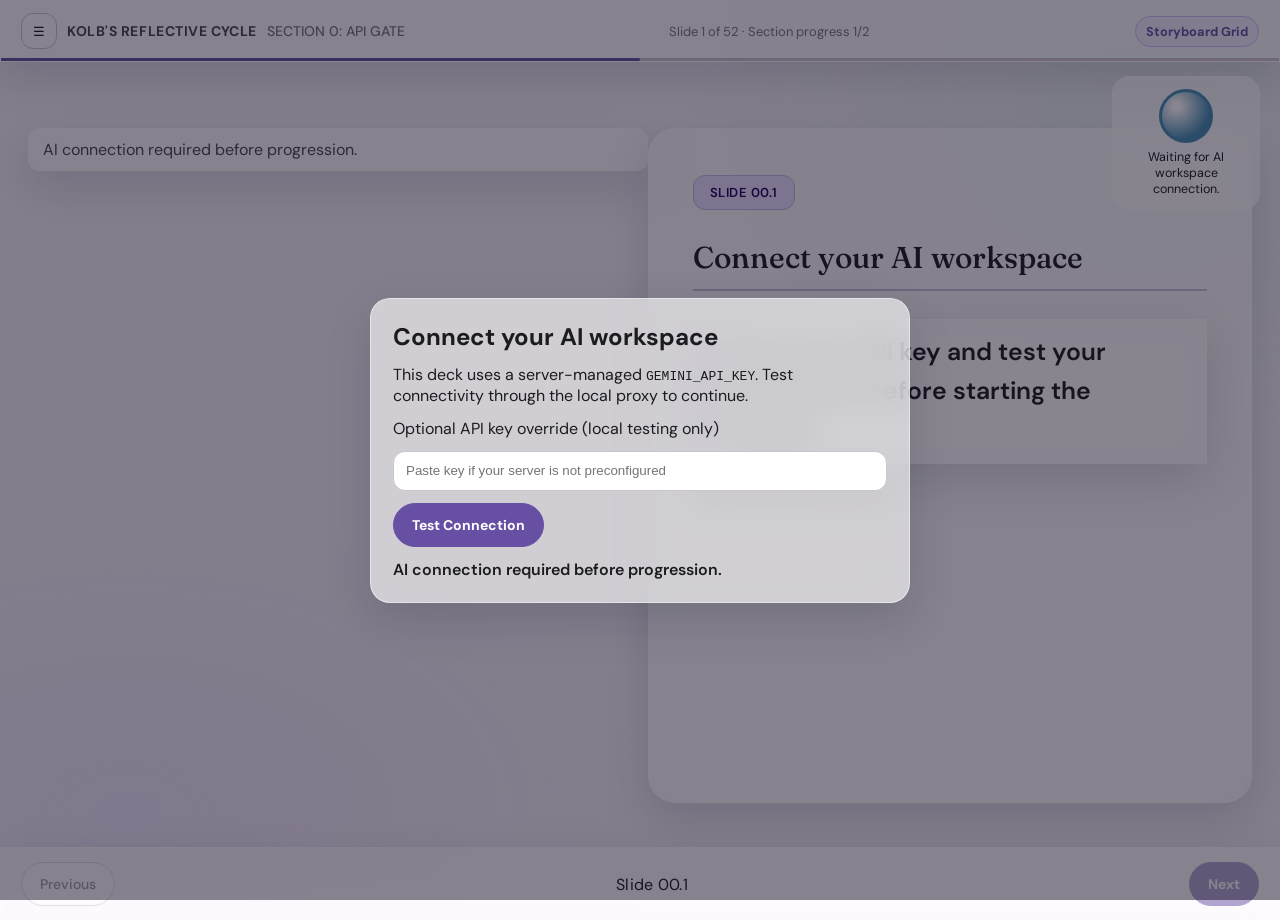
==== commit 0d8084ce: "Fix API key field input and wire optional key override" ====
--- a/index.html
+++ b/index.html
@@ -59,8 +59,8 @@
       <div class="api-gate-panel">
         <h2 id="api-gate-title">Connect your AI workspace</h2>
         <p>This deck uses a server-managed <code>GEMINI_API_KEY</code>. Test connectivity through the local proxy to continue.</p>
-        <label for="api-key-input">API key (optional)</label>
-        <input id="api-key-input" type="password" placeholder="Paste key if you want to test with one" autocomplete="off" />
+        <label for="api-key-input">Optional API key override (local testing only)</label>
+        <input id="api-key-input" type="text" placeholder="Paste key if your server is not preconfigured" autocomplete="off" spellcheck="false" />
         <div class="api-gate-actions">
           <button id="api-test-btn" type="button" class="nav-btn primary">Test Connection</button>
         </div>
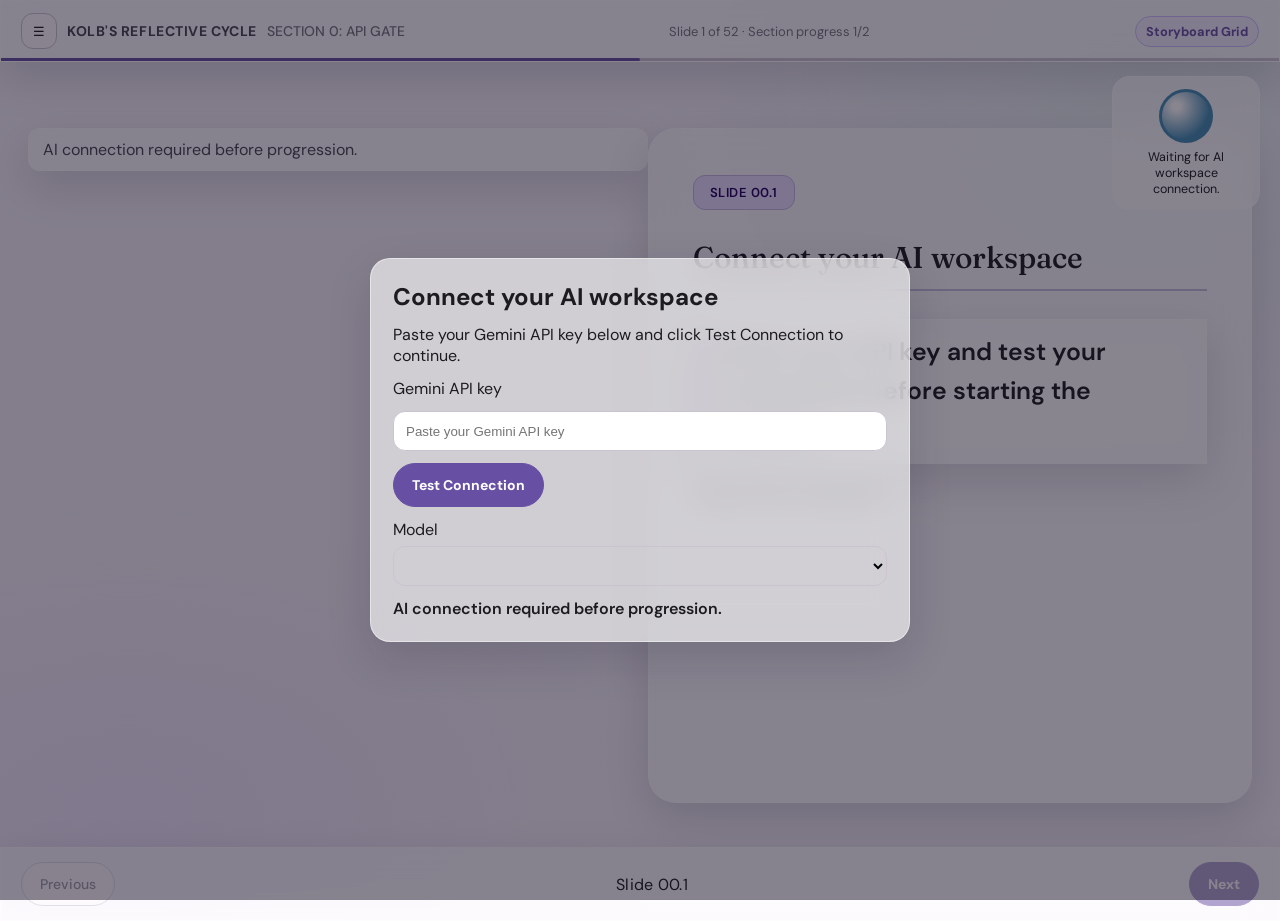
==== commit 7d5c2066: "Add model selector populated via Gemini ListModels API When a user tests their API key, the app now:" ====
--- a/index.html
+++ b/index.html
@@ -58,11 +58,15 @@
     <div class="api-gate" id="api-gate" role="dialog" aria-modal="true" aria-labelledby="api-gate-title">
       <div class="api-gate-panel">
         <h2 id="api-gate-title">Connect your AI workspace</h2>
-        <p>This deck uses a server-managed <code>GEMINI_API_KEY</code>. Test connectivity through the local proxy to continue.</p>
-        <label for="api-key-input">Optional API key override (local testing only)</label>
-        <input id="api-key-input" type="text" placeholder="Paste key if your server is not preconfigured" autocomplete="off" spellcheck="false" />
+        <p>Paste your Gemini API key below and click Test Connection to continue.</p>
+        <label for="api-key-input">Gemini API key</label>
+        <input id="api-key-input" type="password" placeholder="Paste your Gemini API key" autocomplete="off" />
         <div class="api-gate-actions">
           <button id="api-test-btn" type="button" class="nav-btn primary">Test Connection</button>
+        </div>
+        <div class="api-gate-model" id="api-gate-model" hidden>
+          <label for="model-select">Model</label>
+          <select id="model-select"></select>
         </div>
         <p class="api-gate-status" id="api-gate-status">Not connected.</p>
       </div>
--- a/styles.css
+++ b/styles.css
@@ -1477,6 +1477,22 @@
   padding: 0 12px;
 }
 
+.api-gate-model {
+  display: flex;
+  flex-direction: column;
+  gap: 6px;
+}
+
+.api-gate-panel select {
+  border: 1px solid var(--md-outline-variant);
+  border-radius: 12px;
+  height: 40px;
+  padding: 0 12px;
+  background: transparent;
+  font: inherit;
+  cursor: pointer;
+}
+
 .api-gate-status {
   font-weight: 600;
 }
